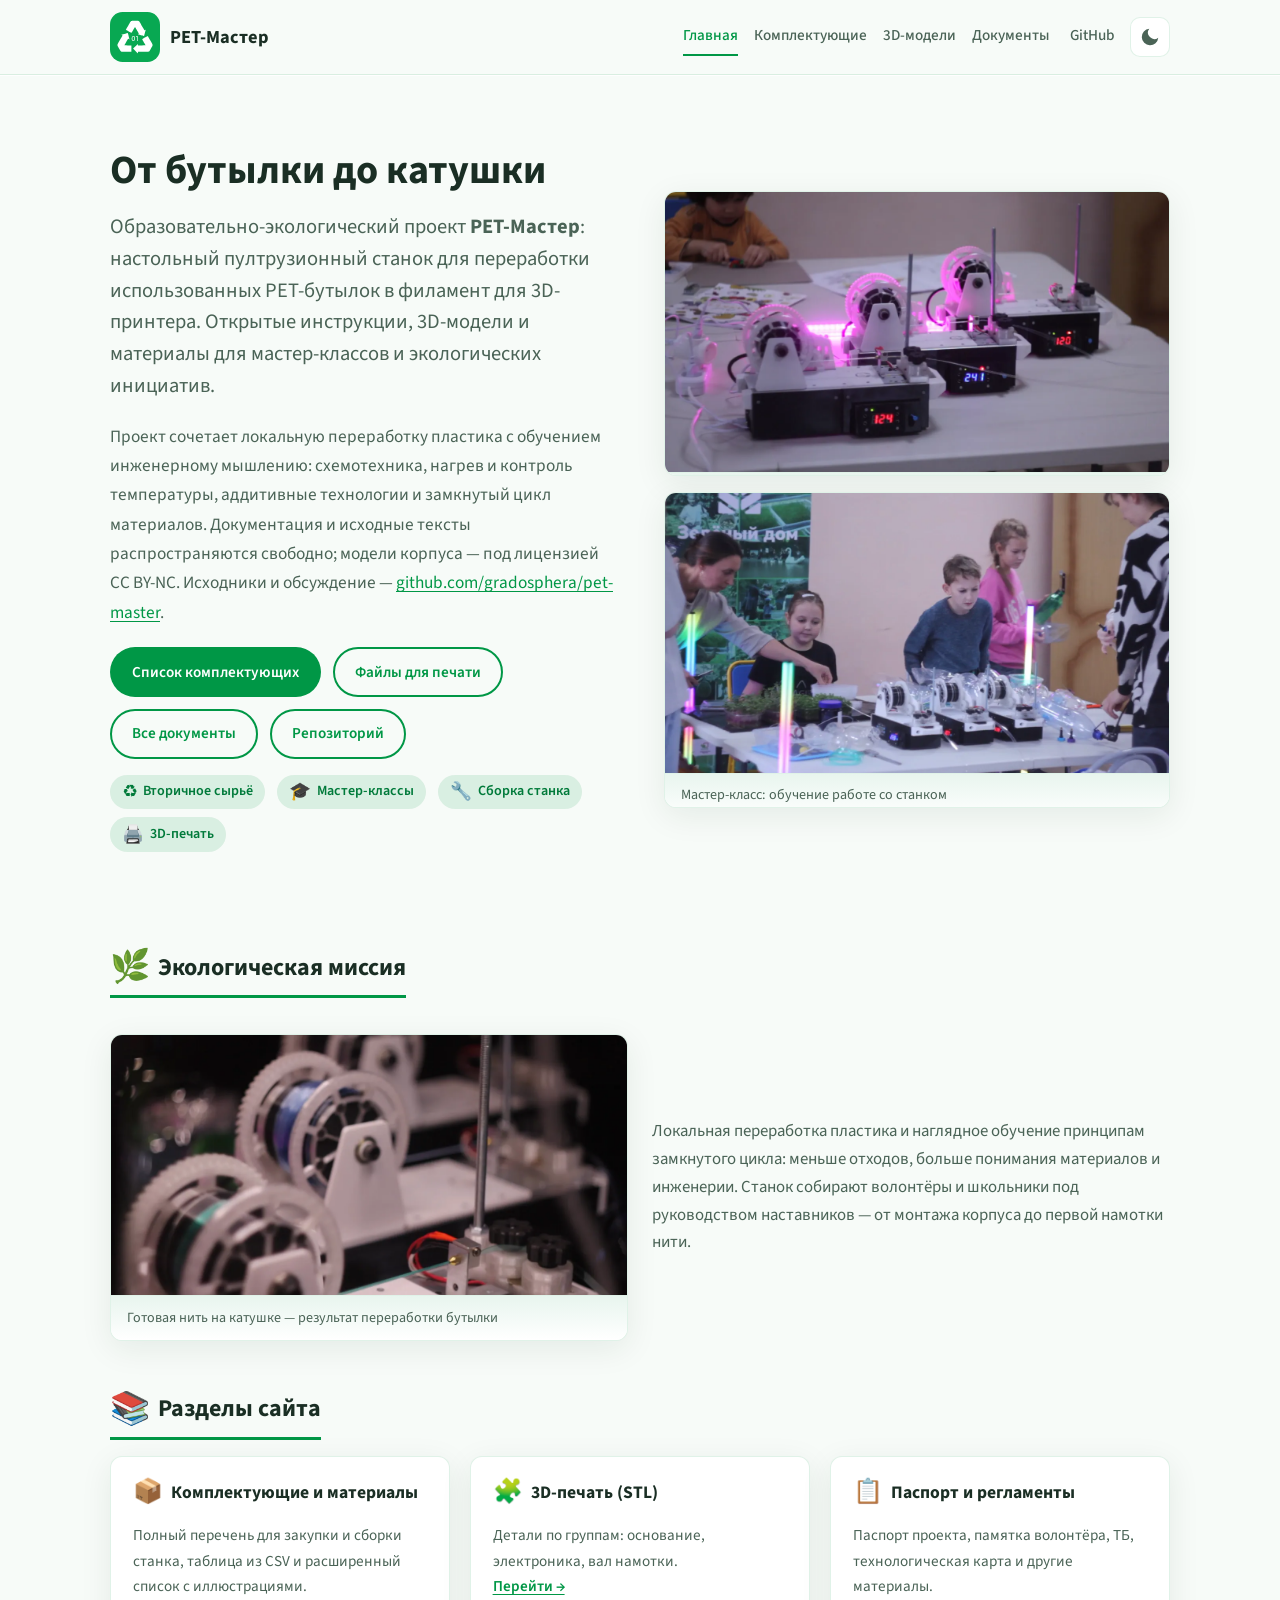
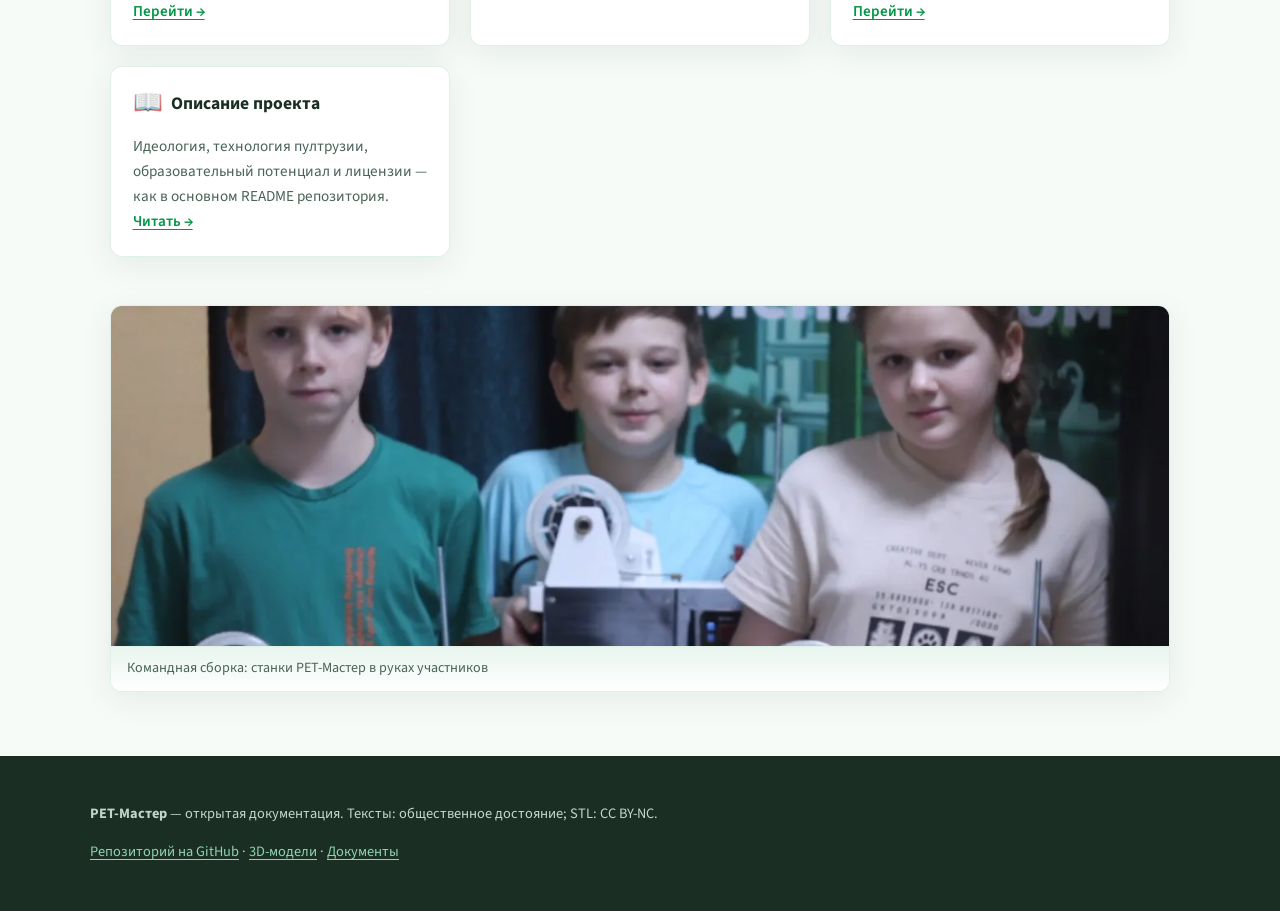
==== website/index.html @ fb4f0d8a "init docs" ====
<!DOCTYPE html>
<html lang="ru">

<head>
  <meta charset="UTF-8" />
  <meta name="viewport" content="width=device-width, initial-scale=1" />
  <meta name="description"
    content="PET-Мастер — образовательный проект: переработка PET-бутылок в нить для 3D-печати. Документация, комплектующие, модели." />
  <title>PET-Мастер — документация проекта</title>
  <link rel="preconnect" href="https://fonts.googleapis.com" />
  <link rel="preconnect" href="https://fonts.gstatic.com" crossorigin />
  <link href="https://fonts.googleapis.com/css2?family=Source+Sans+3:ital,wght@0,400;0,600;0,700;1,400&display=swap"
    rel="stylesheet" />
  <link rel="stylesheet" href="css/eco.css" />
</head>

<body>
  <div id="site-nav"></div>

  <main>
    <section class="hero" aria-labelledby="hero-title">
      <div class="hero__text">
        <h1 id="hero-title">От бутылки до катушки</h1>
        <p class="hero__lead">
          Образовательно-экологический проект <strong>PET-Мастер</strong>: настольный пултрузионный станок для
          переработки использованных PET-бутылок в филамент для 3D-принтера. Открытые инструкции, 3D-модели и
          материалы для мастер-классов и экологических инициатив.
        </p>
        <p class="hero__about">
          Проект сочетает локальную переработку пластика с обучением инженерному мышлению: схемотехника, нагрев и
          контроль температуры, аддитивные технологии и замкнутый цикл материалов. Документация и исходные тексты
          распространяются свободно; модели корпуса — под лицензией CC BY-NC. Исходники и обсуждение —
          <a href="https://github.com/gradosphera/pet-master">github.com/gradosphera/pet-master</a>.
        </p>
        <div class="hero__actions">
          <a class="btn btn--primary" href="equipment.html">Список комплектующих</a>
          <a class="btn btn--ghost" href="models.html">Файлы для печати</a>
          <a class="btn btn--ghost" href="docs.html">Все документы</a>
          <a class="btn btn--ghost" href="https://github.com/gradosphera/pet-master" target="_blank"
            rel="noopener noreferrer">Репозиторий</a>
        </div>
        <ul class="intro-badges" aria-label="Ключевые темы проекта">
          <li><span class="ib-ico" aria-hidden="true">♻</span> Вторичное сырьё</li>
          <li><span class="ib-ico" aria-hidden="true">🎓</span> Мастер-классы</li>
          <li><span class="ib-ico" aria-hidden="true">🔧</span> Сборка станка</li>
          <li><span class="ib-ico" aria-hidden="true">🖨️</span> 3D-печать</li>
        </ul>
      </div>
      <div class="hero__visual">
        <figure class="page-figure page-figure--hero hero__shot hero__shot--primary">
          <img data-pet-src="files/img/Процесс сборки станка/Фото работы трех станков для заставки.webp"
            alt="Три настольных станка PET-Мастер в работе" width="720" height="405" loading="eager" decoding="async" />
          <figcaption>Станки в работе: переработка PET в филамент</figcaption>
        </figure>
        <figure class="page-figure page-figure--hero hero__shot hero__shot--secondary">
          <img data-pet-src="files/img/Процесс сборки станка/Мастер-класс по переработке на станках.webp"
            alt="Участники мастер-класса у станков переработки" width="720" height="450" loading="lazy"
            decoding="async" />
          <figcaption>Мастер-класс: обучение работе со станком</figcaption>
        </figure>
      </div>
    </section>

    <section class="section" aria-labelledby="mission-title">
      <h2 class="section__title" id="mission-title">
        <span class="section__title-icon" aria-hidden="true">🌿</span>
        <span>Экологическая миссия</span>
      </h2>
      <div class="visual-split">
        <figure class="page-figure">
          <img data-pet-src="files/img/Процесс сборки станка/крупное фото намотки филамента.webp"
            alt="Намотка готового филамента на катушку" width="640" height="400" loading="lazy" decoding="async" />
          <figcaption>Готовая нить на катушке — результат переработки бутылки</figcaption>
        </figure>
        <div class="visual-split__text">
          <p style="margin: 0; color: var(--ink-muted); line-height: 1.65">
            Локальная переработка пластика и наглядное обучение принципам замкнутого цикла: меньше отходов,
            больше понимания материалов и инженерии. Станок собирают волонтёры и школьники под руководством наставников
            — от монтажа корпуса до
            первой намотки нити.
          </p>
        </div>
      </div>
    </section>

    <section class="section" aria-labelledby="blocks-title">
      <h2 class="section__title" id="blocks-title">
        <span class="section__title-icon" aria-hidden="true">📚</span>
        <span>Разделы сайта</span>
      </h2>
      <div class="cards">
        <article class="card">
          <div class="card__head">
            <span class="card__ico" aria-hidden="true">📦</span>
            <h3>Комплектующие и материалы</h3>
          </div>
          <p>Полный перечень для закупки и сборки станка, таблица из CSV и расширенный список с иллюстрациями.</p>
          <p><a href="equipment.html">Перейти →</a></p>
        </article>
        <article class="card">
          <div class="card__head">
            <span class="card__ico" aria-hidden="true">🧩</span>
            <h3>3D-печать (STL)</h3>
          </div>
          <p>Детали по группам: основание, электроника, вал намотки.</p>
          <p><a href="models.html">Перейти →</a></p>
        </article>
        <article class="card">
          <div class="card__head">
            <span class="card__ico" aria-hidden="true">📋</span>
            <h3>Паспорт и регламенты</h3>
          </div>
          <p>Паспорт проекта, памятка волонтёра, ТБ, технологическая карта и другие материалы.</p>
          <p><a href="docs.html">Перейти →</a></p>
        </article>
        <article class="card">
          <div class="card__head">
            <span class="card__ico" aria-hidden="true">📖</span>
            <h3>Описание проекта</h3>
          </div>
          <p>Идеология, технология пултрузии, образовательный потенциал и лицензии — как в основном README репозитория.
          </p>
          <p><a href="doc.html?md=README.md&amp;title=Описание%20проекта%20(PET-Мастер)">Читать →</a></p>
        </article>
      </div>
    </section>

    <figure class="page-figure page-figure--banner" style="margin-top: 3rem">
      <img
        data-pet-src="files/img/Процесс сборки станка/3 волонтера держат три станка в руках на фоне баннера проекта.webp"
        alt="Волонтёры с собранными станками на фоне баннера проекта" width="1100" height="400" loading="lazy"
        decoding="async" />
      <figcaption>Командная сборка: станки PET-Мастер в руках участников</figcaption>
    </figure>
  </main>

  <footer class="site-footer">
    <div class="site-footer__inner">
      <p><strong>PET-Мастер</strong> — открытая документация. Тексты: общественное достояние; STL: CC BY-NC.</p>
      <p>
        <a href="https://github.com/gradosphera/pet-master">Репозиторий на GitHub</a>
        ·
        <a href="models.html">3D-модели</a>
        ·
        <a href="docs.html">Документы</a>
      </p>
    </div>
  </footer>

  <script src="js/pet-paths.js"></script>
  <script src="js/site-nav.js"></script>
  <script src="js/theme-toggle.js"></script>
  <script src="js/repo-links.js"></script>
</body>

</html>
---- website/css/eco.css ----
/* PET-Мастер — документация, экологичная палитра */
:root {
  --eco: #009746;
  --eco-hover: #007a3a;
  --eco-soft: rgba(0, 151, 70, 0.12);
  --eco-muted: #e8f5ee;
  --ink: #1a2e24;
  --ink-muted: #4a6356;
  --paper: #f7fbf8;
  --white: #ffffff;
  --surface: #ffffff;
  --on-eco: #ffffff;
  --footer-bg: #1a2e24;
  --footer-link: #8fd4ae;
  --radius: 12px;
  --shadow: 0 8px 32px rgba(0, 55, 30, 0.08);
  --font: "Source Sans 3", "Segoe UI", system-ui, sans-serif;
  color-scheme: light;
}

html[data-theme="dark"] {
  --eco: #00b359;
  --eco-hover: #33d17a;
  --eco-soft: rgba(0, 179, 89, 0.22);
  --eco-muted: #243244;
  --ink: #e4f0ea;
  --ink-muted: #8fb3a0;
  --paper: #1e2337;
  --white: #283149;
  --surface: #1e2840;
  --on-eco: #ffffff;
  --footer-bg: #121826;
  --footer-link: #6ee7a8;
  --shadow: 0 10px 40px rgba(0, 0, 0, 0.45);
  color-scheme: dark;
}

*,
*::before,
*::after {
  box-sizing: border-box;
}

html {
  scroll-behavior: smooth;
  background: var(--paper);
}

body {
  margin: 0;
  font-family: var(--font);
  font-size: 1.05rem;
  line-height: 1.65;
  color: var(--ink);
  background: var(--paper);
  min-height: 100vh;
}

/* Фон: лёгкий «листовой» узор */
body::before {
  content: "";
  position: fixed;
  inset: 0;
  z-index: -1;
  opacity: 0.45;
  background:
    radial-gradient(
      ellipse 120% 80% at 100% 0%,
      var(--eco-soft),
      transparent 50%
    ),
    radial-gradient(
      ellipse 80% 60% at 0% 100%,
      rgba(0, 151, 70, 0.06),
      transparent 45%
    );
  pointer-events: none;
}

a {
  color: var(--eco);
  text-decoration-thickness: 1px;
  text-underline-offset: 3px;
}

a:hover {
  color: var(--eco-hover);
}

.site-header {
  position: sticky;
  top: 0;
  z-index: 100;
  background: rgba(247, 251, 248, 0.92);
  backdrop-filter: blur(10px);
  border-bottom: 1px solid var(--eco-soft);
  box-shadow: 0 1px 0 rgba(255, 255, 255, 0.8);
}

.site-header__inner {
  max-width: 1100px;
  margin: 0 auto;
  padding: 0.75rem 1.25rem;
  display: flex;
  align-items: center;
  justify-content: space-between;
  gap: 1rem;
  flex-wrap: wrap;
}

.site-header__tools {
  display: flex;
  align-items: center;
  gap: 0.75rem 1rem;
  flex-wrap: wrap;
}

.theme-toggle {
  display: inline-flex;
  align-items: center;
  justify-content: center;
  width: 2.5rem;
  height: 2.5rem;
  padding: 0;
  border-radius: 10px;
  border: 1px solid var(--eco-soft);
  background: var(--white);
  color: var(--ink-muted);
  cursor: pointer;
  transition:
    background 0.2s,
    color 0.2s,
    border-color 0.2s;
}

.theme-toggle:hover {
  color: var(--eco);
  border-color: var(--eco);
  background: var(--eco-muted);
}

.theme-toggle__icon {
  display: block;
}

.theme-toggle__icon--sun {
  display: none;
}

html[data-theme="dark"] .theme-toggle__icon--sun {
  display: block;
}

html[data-theme="dark"] .theme-toggle__icon--moon {
  display: none;
}

.logo {
  display: flex;
  align-items: center;
  gap: 0.6rem;
  font-weight: 700;
  font-size: 1.15rem;
  color: var(--ink);
  text-decoration: none;
}

.logo:hover {
  color: var(--eco);
}

.logo__mark {
  width: 56px;
  height: 56px;
  border-radius: 14px;
  background: linear-gradient(145deg, var(--eco), #007a3a 55%, #00c853);
  display: flex;
  align-items: center;
  justify-content: center;
  flex-shrink: 0;
  box-shadow: 0 4px 14px rgba(0, 151, 70, 0.35);
}

.logo__recycle {
  width: 46px;
  height: 46px;
  display: block;
}

.logo__wordmark {
  line-height: 1.2;
}

.nav {
  display: flex;
  flex-wrap: wrap;
  gap: 0.35rem 1rem;
  align-items: center;
}

.nav a {
  color: var(--ink-muted);
  text-decoration: none;
  font-weight: 500;
  font-size: 0.95rem;
  padding: 0.35rem 0;
  border-bottom: 2px solid transparent;
}

.nav a:hover,
.nav a.is-active {
  color: var(--eco);
  border-bottom-color: var(--eco);
}

.nav .nav-external {
  color: var(--ink-muted);
  text-decoration: none;
  font-weight: 500;
  font-size: 0.95rem;
  padding: 0.35rem 0;
  border-bottom: 2px solid transparent;
  margin-left: 0.25rem;
}

.nav .nav-external:hover {
  color: var(--eco);
  border-bottom-color: var(--eco);
}

main {
  max-width: 1100px;
  margin: 0 auto;
  padding: 2rem 1.25rem 4rem;
}

.hero {
  display: grid;
  gap: 2rem;
  padding: 2.5rem 0 3rem;
}

@media (min-width: 900px) {
  .hero {
    grid-template-columns: 1fr 1fr;
    align-items: center;
    gap: 3rem;
  }
}

.hero__text h1 {
  margin: 0 0 1rem;
  font-size: clamp(1.85rem, 4vw, 2.5rem);
  line-height: 1.2;
  color: var(--ink);
}

.hero__actions {
  display: flex;
  flex-wrap: wrap;
  gap: 0.75rem;
}

.btn {
  display: inline-flex;
  align-items: center;
  justify-content: center;
  padding: 0.65rem 1.25rem;
  border-radius: 999px;
  font-weight: 600;
  font-size: 0.95rem;
  text-decoration: none;
  border: 2px solid transparent;
  cursor: pointer;
  transition:
    background 0.2s,
    color 0.2s,
    border-color 0.2s;
}

.btn--primary {
  background: var(--eco);
  color: var(--on-eco);
}

.btn--primary:hover {
  background: var(--eco-hover);
  color: var(--on-eco);
}

.btn--ghost {
  background: transparent;
  color: var(--eco);
  border-color: var(--eco);
}

.btn--ghost:hover {
  background: var(--eco-soft);
}

/* Визуальный блок: вертикально — сначала «Фото станка», ниже «Процесс» */
.hero__visual {
  display: flex;
  flex-direction: column;
  gap: 1rem;
}

.hero__text {
  max-width: 38rem;
}

.hero__about {
  font-size: 1.05rem;
  line-height: 1.7;
  color: var(--ink-muted);
  margin: 0 0 1.25rem;
}

.hero__lead {
  font-size: 1.22rem;
  line-height: 1.55;
  color: var(--ink-muted);
  margin: 0 0 1.25rem;
}

@media (min-width: 900px) {
  .hero__text {
    max-width: 42rem;
  }

  .hero__about {
    font-size: 1.08rem;
  }

  .hero__lead {
    font-size: 1.28rem;
  }
}

/* Заглушки рекламных фото */
.img-placeholder {
  aspect-ratio: 16 / 10;
  border-radius: var(--radius);
  background: linear-gradient(145deg, var(--eco-muted) 0%, #d4eadf 100%);
  border: 2px dashed rgba(0, 151, 70, 0.35);
  display: flex;
  flex-direction: column;
  align-items: center;
  justify-content: center;
  text-align: center;
  padding: 1.25rem;
  color: var(--ink-muted);
  box-shadow: var(--shadow);
}

.img-placeholder__icon {
  width: 48px;
  height: 48px;
  margin-bottom: 0.75rem;
  opacity: 0.55;
  color: var(--eco);
}

.img-placeholder__title {
  font-weight: 700;
  color: var(--ink);
  font-size: 0.95rem;
  margin-bottom: 0.25rem;
}

.img-placeholder__hint {
  font-size: 0.8rem;
  opacity: 0.85;
}

.hero__shot--primary {
  aspect-ratio: 16 / 9;
  min-height: 200px;
}

.hero__shot--secondary {
  aspect-ratio: 16 / 10;
}

.section {
  margin-top: 3rem;
}

.section__title {
  font-size: 1.5rem;
  margin: 0 0 1rem;
  color: var(--ink);
  padding-bottom: 0.5rem;
  border-bottom: 3px solid var(--eco);
  display: inline-flex;
  align-items: center;
  gap: 0.5rem;
  flex-wrap: wrap;
}

.section__title-icon {
  font-size: 1.35em;
  line-height: 1;
  filter: grayscale(0.15);
}

.page-h1 {
  display: flex;
  align-items: center;
  gap: 0.55rem;
  flex-wrap: wrap;
}

.page-h1__ico {
  font-size: 1.75rem;
  line-height: 1;
}

.cards {
  display: grid;
  gap: 1.25rem;
  grid-template-columns: repeat(auto-fill, minmax(260px, 1fr));
}

.card {
  background: var(--white);
  border-radius: var(--radius);
  padding: 1.35rem;
  border: 1px solid var(--eco-soft);
  box-shadow: var(--shadow);
  transition:
    transform 0.2s,
    box-shadow 0.2s;
}

.card:hover {
  transform: translateY(-2px);
  box-shadow: 0 12px 40px rgba(0, 55, 30, 0.1);
}

.card__head {
  display: flex;
  align-items: flex-start;
  gap: 0.5rem;
  margin-bottom: 0.5rem;
}

.card__ico {
  font-size: 1.5rem;
  line-height: 1.2;
  flex-shrink: 0;
}

.card h3 {
  margin: 0 0 0.5rem;
  font-size: 1.1rem;
  color: var(--ink);
}

.card__head + p {
  margin-top: 0;
}

.card p {
  margin: 0;
  font-size: 0.95rem;
  color: var(--ink-muted);
}

.card a {
  font-weight: 600;
}

.site-footer {
  margin-top: auto;
  padding: 2rem 1.25rem;
  background: var(--footer-bg);
  color: #c5d5cc;
  font-size: 0.9rem;
}

.site-footer__inner {
  max-width: 1100px;
  margin: 0 auto;
}

.site-footer a {
  color: var(--footer-link);
}

.site-footer a:hover {
  color: #ffffff;
}

/* Markdown content */
.prose {
  background: var(--white);
  padding: 2rem;
  border-radius: var(--radius);
  border: 1px solid var(--eco-soft);
  box-shadow: var(--shadow);
}

.prose h1,
.prose h2,
.prose h3 {
  color: var(--ink);
  margin-top: 1.75rem;
  margin-bottom: 0.75rem;
}

.prose h1:first-child,
.prose h2:first-child {
  margin-top: 0;
}

.prose h2 {
  font-size: 1.35rem;
  border-left: 4px solid var(--eco);
  padding-left: 0.75rem;
}

.prose table {
  width: 100%;
  border-collapse: collapse;
  font-size: 0.9rem;
  margin: 1rem 0;
  overflow-x: auto;
  display: block;
}

.prose table thead {
  background: var(--eco-muted);
}

.prose th,
.prose td {
  border: 1px solid var(--eco-soft);
  padding: 0.5rem 0.65rem;
  text-align: left;
  vertical-align: middle;
}

.prose img {
  max-width: 100%;
  height: auto;
  border-radius: 6px;
}

.prose ul,
.prose ol {
  padding-left: 1.35rem;
}

.prose blockquote {
  margin: 1rem 0;
  padding: 0.75rem 1rem;
  border-left: 4px solid var(--eco);
  background: var(--eco-muted);
  color: var(--ink-muted);
}

.prose hr {
  border: none;
  border-top: 1px solid var(--eco-soft);
  margin: 2rem 0;
}

.loading,
.error-box {
  padding: 2rem;
  text-align: center;
  color: var(--ink-muted);
}

.error-box {
  background: #fff5f5;
  border: 1px solid #f0c0c0;
  border-radius: var(--radius);
  color: #8b2e2e;
}

/* Таблица оборудования на странице equipment */
.table-wrap {
  overflow-x: auto;
  border-radius: var(--radius);
  border: 1px solid var(--eco-soft);
  background: var(--white);
  box-shadow: var(--shadow);
}

.data-table {
  width: 100%;
  border-collapse: collapse;
  font-size: 0.92rem;
}

.data-table th {
  background: var(--eco);
  color: var(--on-eco);
  text-align: left;
  padding: 0.75rem 1rem;
  font-weight: 600;
}

.data-table td {
  padding: 0.6rem 1rem;
  border-bottom: 1px solid var(--eco-soft);
}

.data-table tr:hover td {
  background: var(--eco-muted);
}

/* STL / превью из docs/img (изометрия) */
.stl-group {
  margin-bottom: 2rem;
}

.stl-group h2 {
  font-size: 1.2rem;
  color: var(--eco);
  margin-bottom: 0.75rem;
}

.stl-list {
  list-style: none;
  padding: 0;
  margin: 0;
  display: grid;
  gap: 0.75rem;
}

.stl-list--grid {
  grid-template-columns: repeat(auto-fill, minmax(280px, 1fr));
}

.stl-item {
  display: flex;
  flex-direction: column;
  gap: 0.75rem;
  padding: 1rem;
  background: var(--white);
  border-radius: var(--radius);
  border: 1px solid var(--eco-soft);
  box-shadow: var(--shadow);
}

.stl-item__thumb {
  position: relative;
  border-radius: 8px;
  overflow: hidden;
  background: linear-gradient(160deg, var(--eco-muted), var(--surface));
  border: 1px dashed rgba(0, 151, 70, 0.35);
  min-height: 140px;
}

.stl-item__thumb img {
  width: 100%;
  height: auto;
  max-height: 170px;
  display: block;
  margin: 0 auto;
  object-fit: contain;
  background: var(--surface);
}

.stl-item__thumb-fallback {
  position: absolute;
  inset: 0;
  display: flex;
  align-items: center;
  justify-content: center;
  text-align: center;
  padding: 0.85rem;
  font-size: 0.82rem;
  color: var(--ink-muted);
  line-height: 1.4;
}

.stl-item__thumb:has(img.stl-thumb-img) .stl-item__thumb-fallback {
  display: none;
}

.stl-item__body {
  flex: 1;
  font-size: 0.92rem;
  line-height: 1.45;
}

.stl-item__body strong {
  font-weight: 600;
  color: var(--ink);
}

.stl-item__dl {
  align-self: flex-start;
  margin-top: auto;
  text-decoration: none;
  font-size: 0.9rem;
}

.badge {
  display: inline-block;
  font-size: 0.75rem;
  font-weight: 600;
  padding: 0.2rem 0.5rem;
  border-radius: 6px;
  background: var(--eco-soft);
  color: var(--eco-hover);
}

.doc-list {
  list-style: none;
  padding: 0;
  margin: 0;
}

.doc-list li {
  display: flex;
  gap: 0.65rem;
  align-items: flex-start;
  margin-bottom: 0.75rem;
  padding: 1rem;
  background: var(--white);
  border-radius: var(--radius);
  border: 1px solid var(--eco-soft);
}

.doc-list a {
  font-weight: 600;
}

.notice {
  padding: 1rem 1.25rem;
  background: var(--eco-muted);
  border-radius: var(--radius);
  border-left: 4px solid var(--eco);
  margin: 1.5rem 0;
  font-size: 0.95rem;
  color: var(--ink-muted);
}

.notice--with-icon {
  display: flex;
  gap: 0.85rem;
  align-items: flex-start;
}

.notice__ico {
  font-size: 1.65rem;
  line-height: 1;
  flex-shrink: 0;
}

.notice__body {
  flex: 1;
  min-width: 0;
}

/* Фото с процесса сборки (files/img/Процесс сборки станка/) */
.page-figure {
  margin: 0;
  border-radius: var(--radius);
  overflow: hidden;
  border: 1px solid var(--eco-soft);
  box-shadow: var(--shadow);
  background: var(--white);
}

.page-figure img {
  width: 100%;
  height: auto;
  display: block;
  object-fit: cover;
  max-height: 320px;
  object-position: center;
}

.page-figure--hero img {
  max-height: 280px;
}

.page-figure--banner img {
  max-height: 340px;
  object-position: center 30%;
}

.page-figure figcaption {
  padding: 0.65rem 1rem;
  font-size: 0.88rem;
  color: var(--ink-muted);
  background: linear-gradient(180deg, var(--eco-muted), var(--surface));
  border-top: 1px solid var(--eco-soft);
}

.visual-row {
  display: grid;
  gap: 1.25rem;
  margin: 1.5rem 0;
}

@media (min-width: 700px) {
  .visual-row--2 {
    grid-template-columns: 1fr 1fr;
  }

  .visual-row--3 {
    grid-template-columns: repeat(3, 1fr);
  }
}

.visual-split {
  display: grid;
  gap: 1.5rem;
  align-items: center;
  margin-top: 1.25rem;
}

@media (min-width: 800px) {
  .visual-split {
    grid-template-columns: 1fr 1fr;
  }
}

.visual-split .page-figure img {
  max-height: 260px;
}

.intro-badges {
  display: flex;
  flex-wrap: wrap;
  gap: 0.5rem 0.75rem;
  margin: 1rem 0 0;
  padding: 0;
  list-style: none;
}

.intro-badges li {
  display: inline-flex;
  align-items: center;
  gap: 0.35rem;
  font-size: 0.88rem;
  font-weight: 600;
  color: var(--eco-hover);
  background: var(--eco-soft);
  padding: 0.35rem 0.75rem;
  border-radius: 999px;
}

.intro-badges .ib-ico {
  font-size: 1.1rem;
  line-height: 1;
}

.doc-list__ico {
  font-size: 1.35rem;
  line-height: 1.3;
  flex-shrink: 0;
  width: 2rem;
  text-align: center;
}

.doc-list__body {
  flex: 1;
  min-width: 0;
}

.doc-page__grid {
  display: grid;
  gap: 1.75rem;
  align-items: start;
}

@media (min-width: 900px) {
  .doc-page__grid {
    grid-template-columns: minmax(0, 1fr) minmax(240px, 300px);
  }
}

.doc-page__aside {
  position: sticky;
  top: 5.5rem;
}

.doc-page__aside .page-figure img {
  max-height: 220px;
}

.aside-hint {
  margin-top: 1rem;
  padding: 0.85rem 1rem;
  font-size: 0.88rem;
  color: var(--ink-muted);
  background: var(--white);
  border-radius: var(--radius);
  border: 1px dashed var(--eco-soft);
  display: flex;
  gap: 0.5rem;
  align-items: flex-start;
}

.aside-hint__ico {
  font-size: 1.25rem;
  line-height: 1;
}

.models-story {
  margin: 1.5rem 0 2rem;
}

.models-story .page-figure img {
  max-height: 240px;
}

/* Уточнения тёмной темы (#1e2337 + зелёные акценты) */
html[data-theme="dark"] .site-header {
  background: rgba(30, 35, 55, 0.94);
  border-bottom-color: var(--eco-soft);
  box-shadow: 0 1px 0 rgba(0, 179, 89, 0.12);
}

html[data-theme="dark"] body::before {
  opacity: 0.5;
  background:
    radial-gradient(
      ellipse 100% 75% at 95% 5%,
      rgba(0, 179, 89, 0.16),
      transparent 52%
    ),
    radial-gradient(
      ellipse 70% 55% at 5% 95%,
      rgba(0, 120, 70, 0.12),
      transparent 48%
    );
}

html[data-theme="dark"] .img-placeholder {
  border-color: rgba(0, 179, 89, 0.32);
  background: linear-gradient(150deg, var(--eco-muted), var(--surface));
  color: var(--ink-muted);
}

html[data-theme="dark"] .error-box {
  background: rgba(200, 80, 80, 0.12);
  border-color: rgba(255, 140, 140, 0.28);
  color: #f5b0b0;
}

html[data-theme="dark"] .card:hover {
  box-shadow: 0 14px 40px rgba(0, 0, 0, 0.4);
}

html[data-theme="dark"] .logo__mark {
  box-shadow: 0 4px 22px rgba(0, 179, 89, 0.32);
}
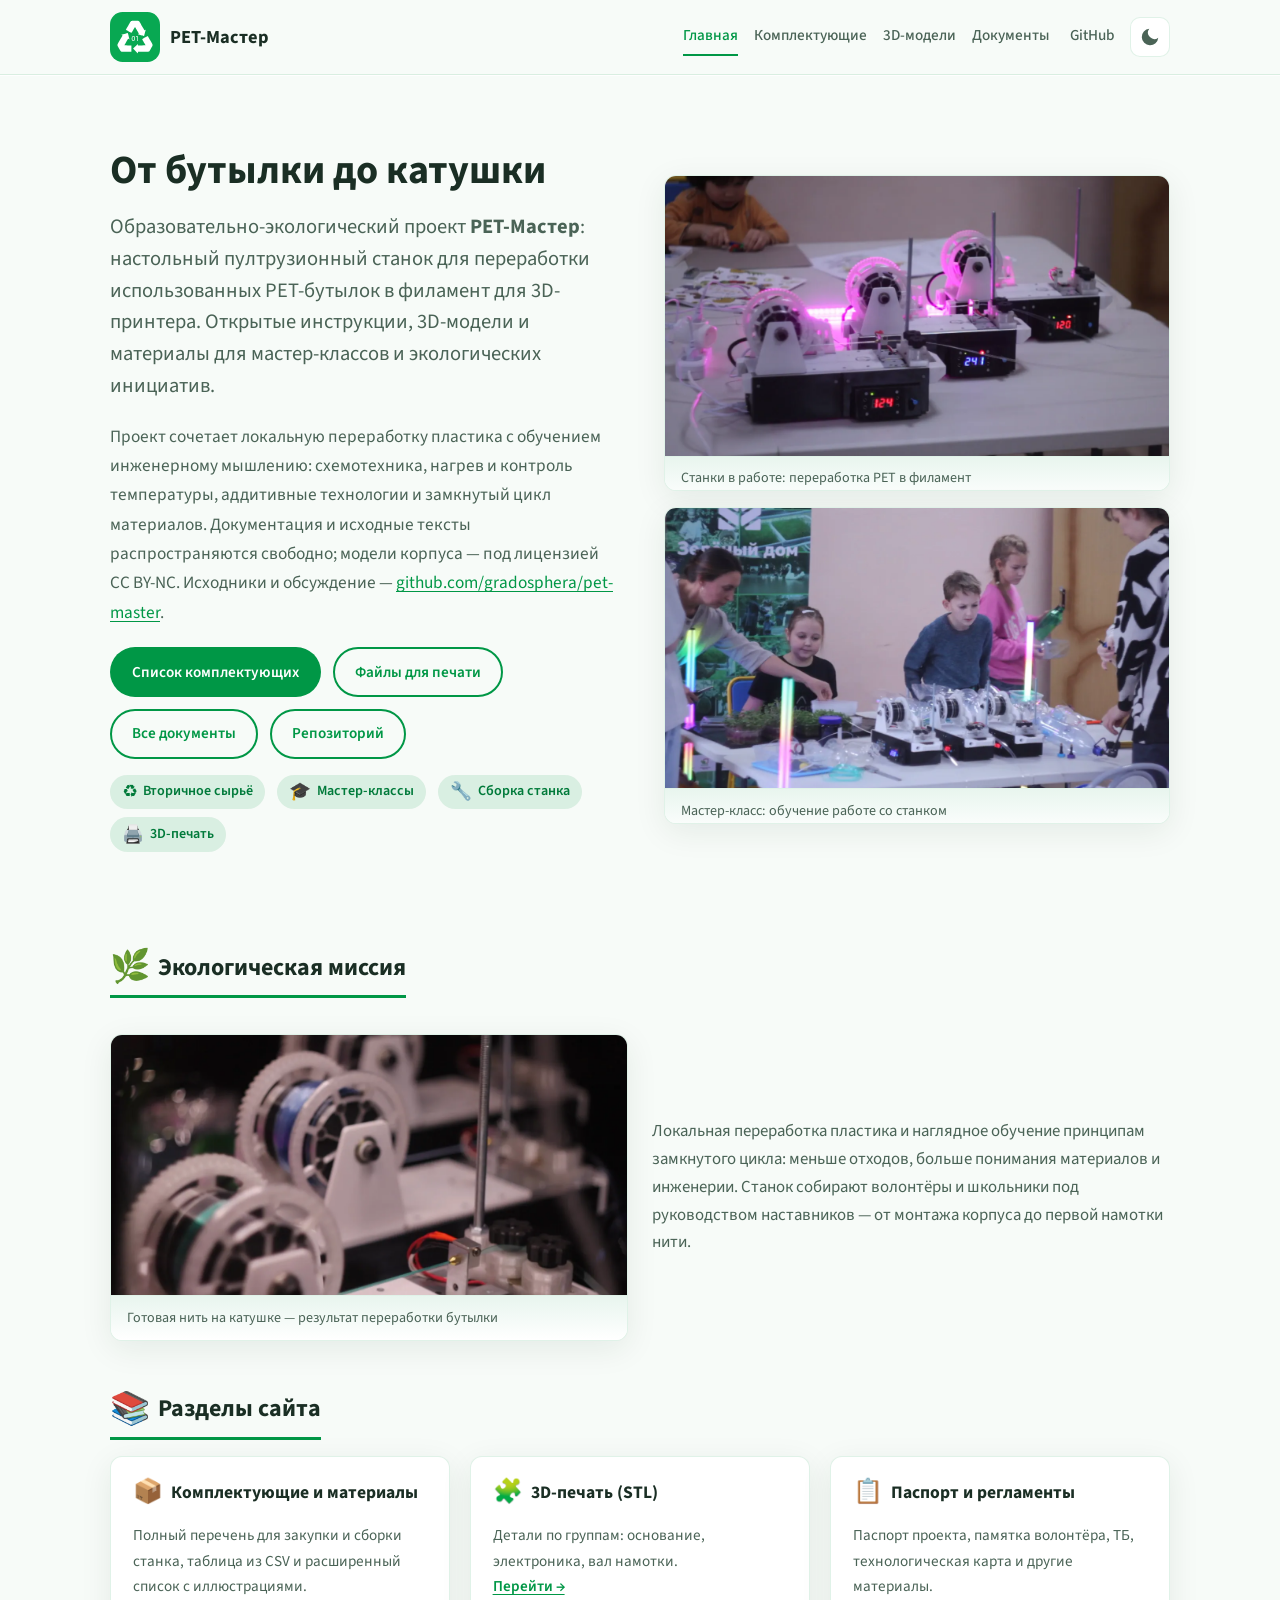
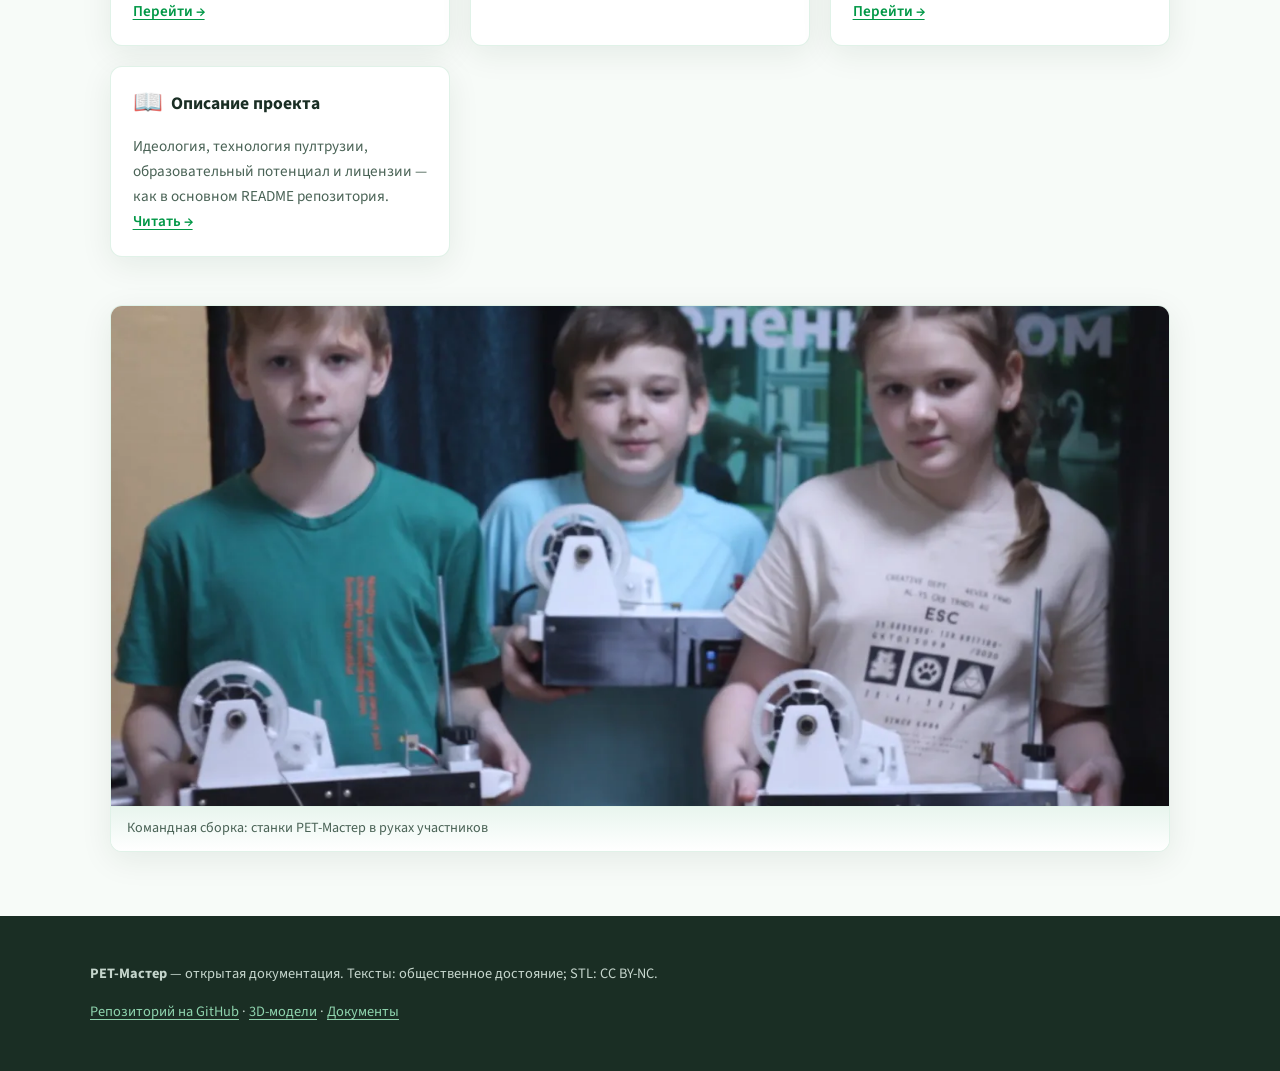
==== commit 9fcf9666: "sec_re" ====
--- a/website/index.html
+++ b/website/index.html
@@ -47,9 +47,9 @@
         </ul>
       </div>
       <div class="hero__visual">
-        <figure class="page-figure page-figure--hero hero__shot hero__shot--primary">
+        <figure class="page-figure page-figure--hero hero__shot hero__shot--secondary">
           <img data-pet-src="files/img/Процесс сборки станка/Фото работы трех станков для заставки.webp"
-            alt="Три настольных станка PET-Мастер в работе" width="720" height="405" loading="eager" decoding="async" />
+            alt="Три настольных станка PET-Мастер в работе" width="720" height="450" loading="lazy" decoding="async" />
           <figcaption>Станки в работе: переработка PET в филамент</figcaption>
         </figure>
         <figure class="page-figure page-figure--hero hero__shot hero__shot--secondary">
--- a/website/css/eco.css
+++ b/website/css/eco.css
@@ -782,8 +782,8 @@
 }
 
 .page-figure--banner img {
-  max-height: 340px;
-  object-position: center 30%;
+  max-height: 500px;
+  object-position: top 100%;
 }
 
 .page-figure figcaption {
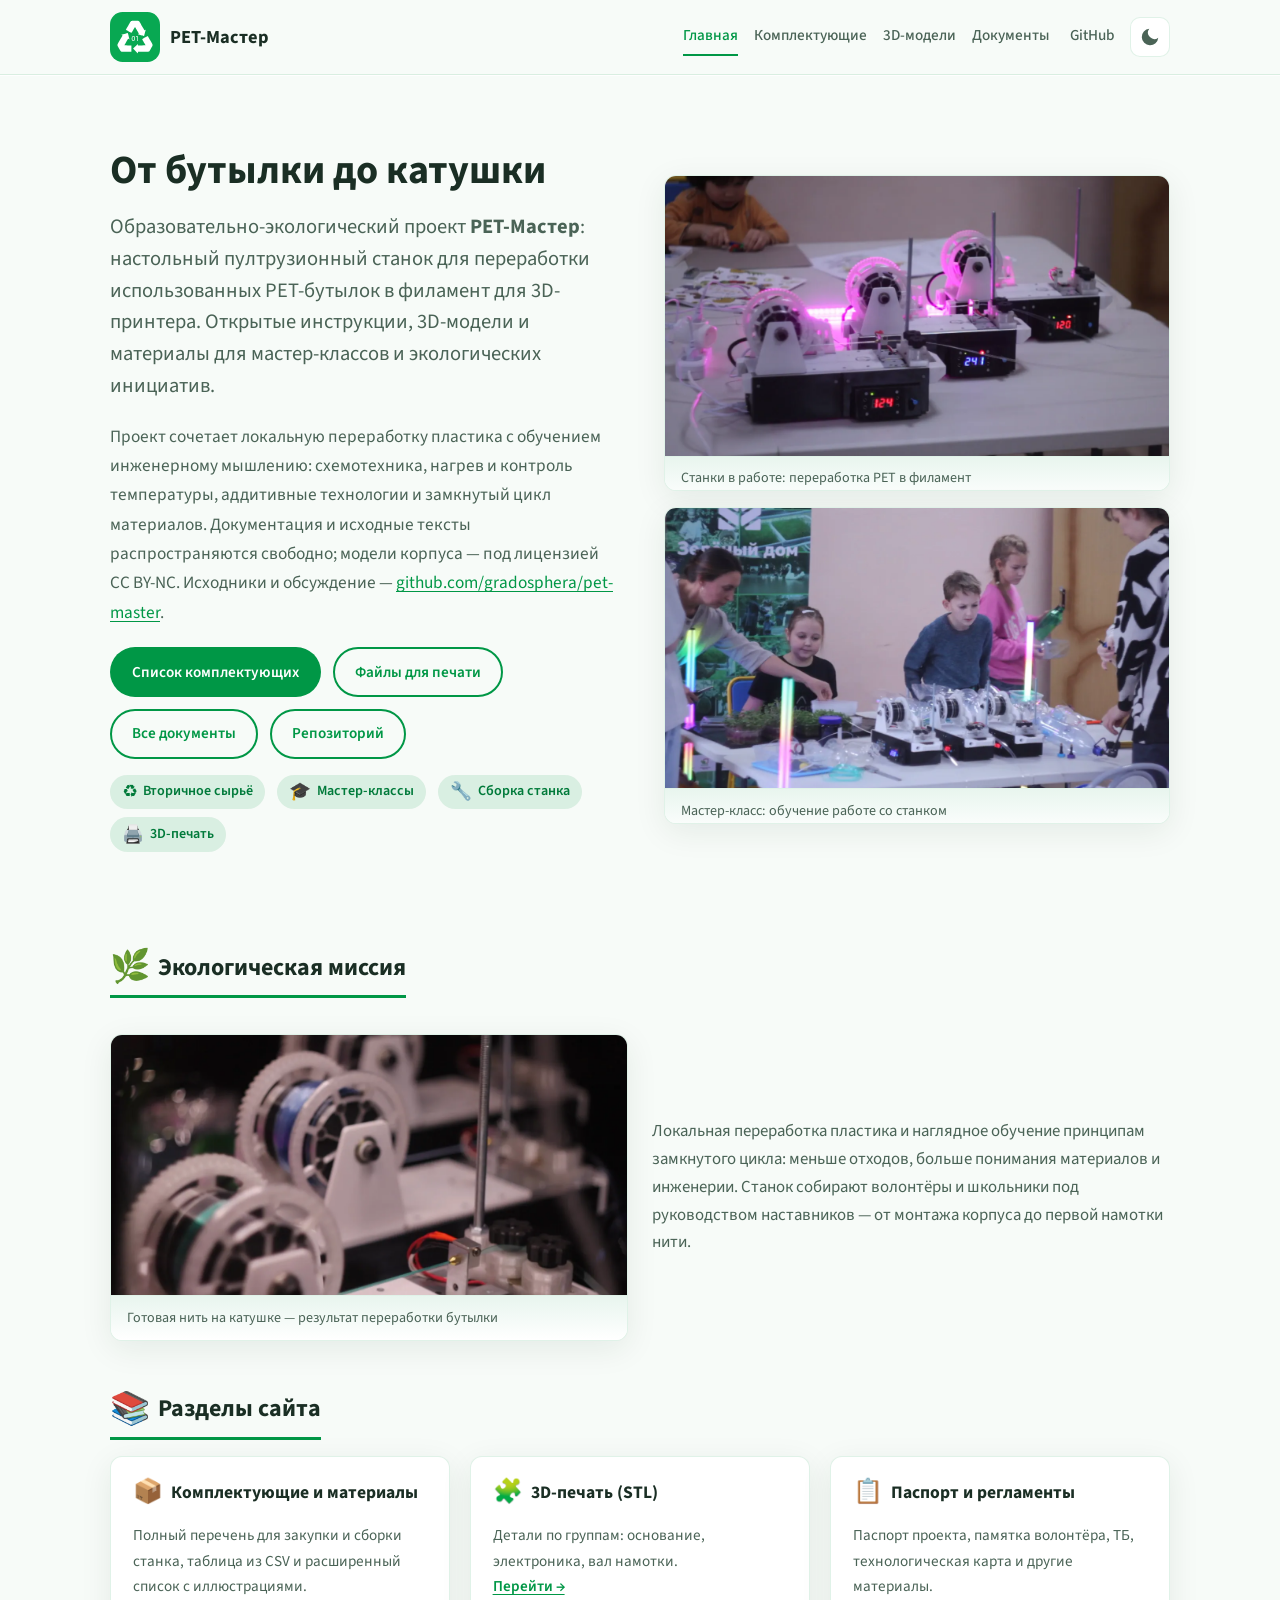
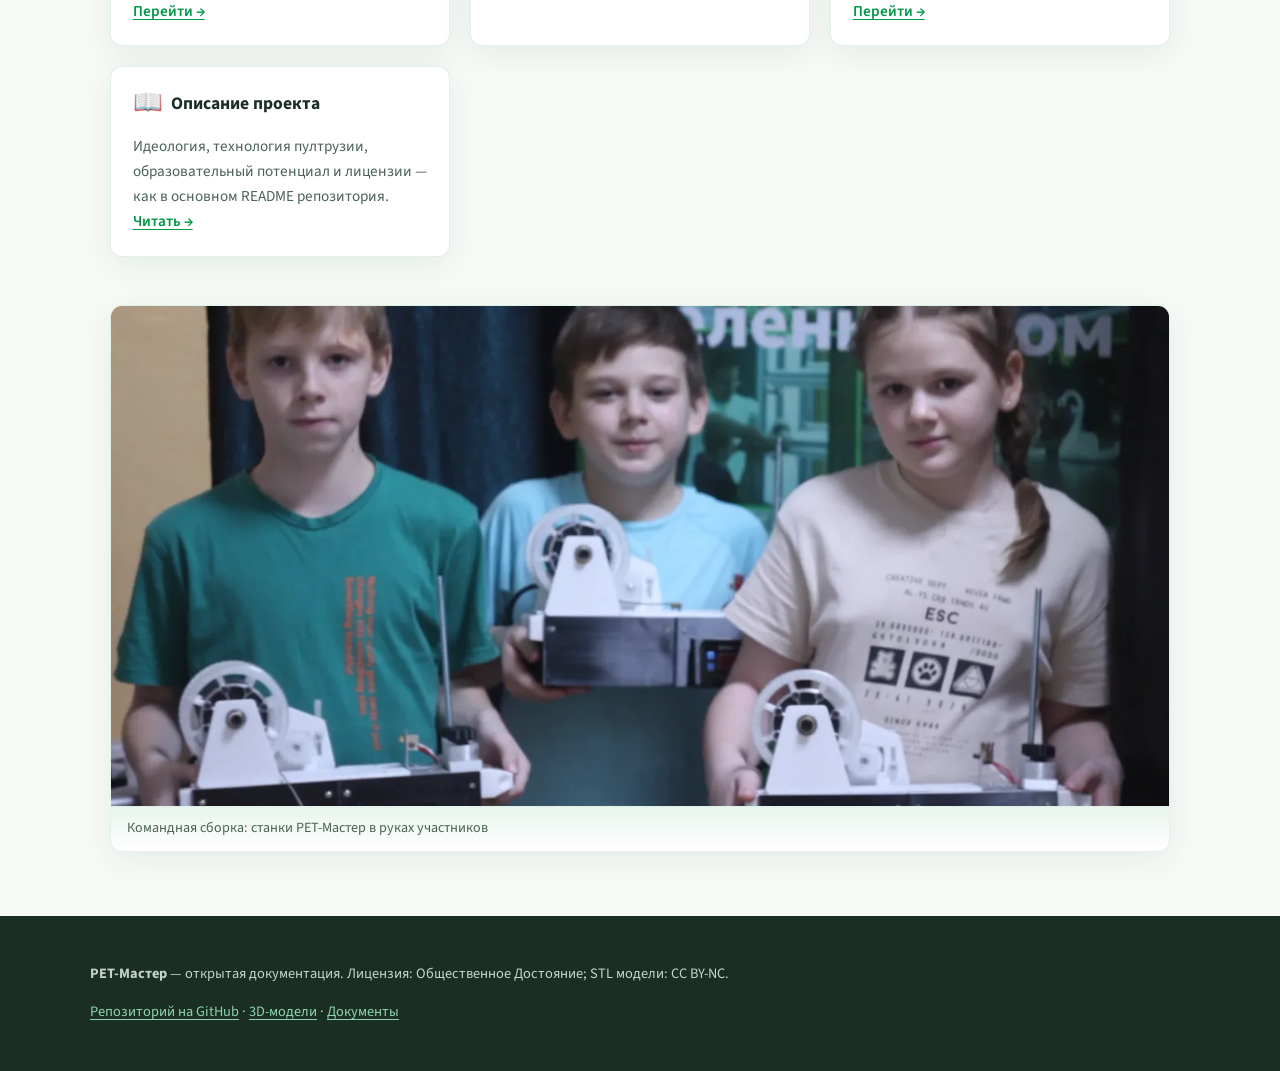
==== commit b2daeb7e: "lic" ====
--- a/website/index.html
+++ b/website/index.html
@@ -136,7 +136,8 @@
 
   <footer class="site-footer">
     <div class="site-footer__inner">
-      <p><strong>PET-Мастер</strong> — открытая документация. Тексты: общественное достояние; STL: CC BY-NC.</p>
+      <p><strong>PET-Мастер</strong> — открытая документация. Лицензия: Общественное Достояние; STL модели: CC BY-NC.
+      </p>
       <p>
         <a href="https://github.com/gradosphera/pet-master">Репозиторий на GitHub</a>
         ·
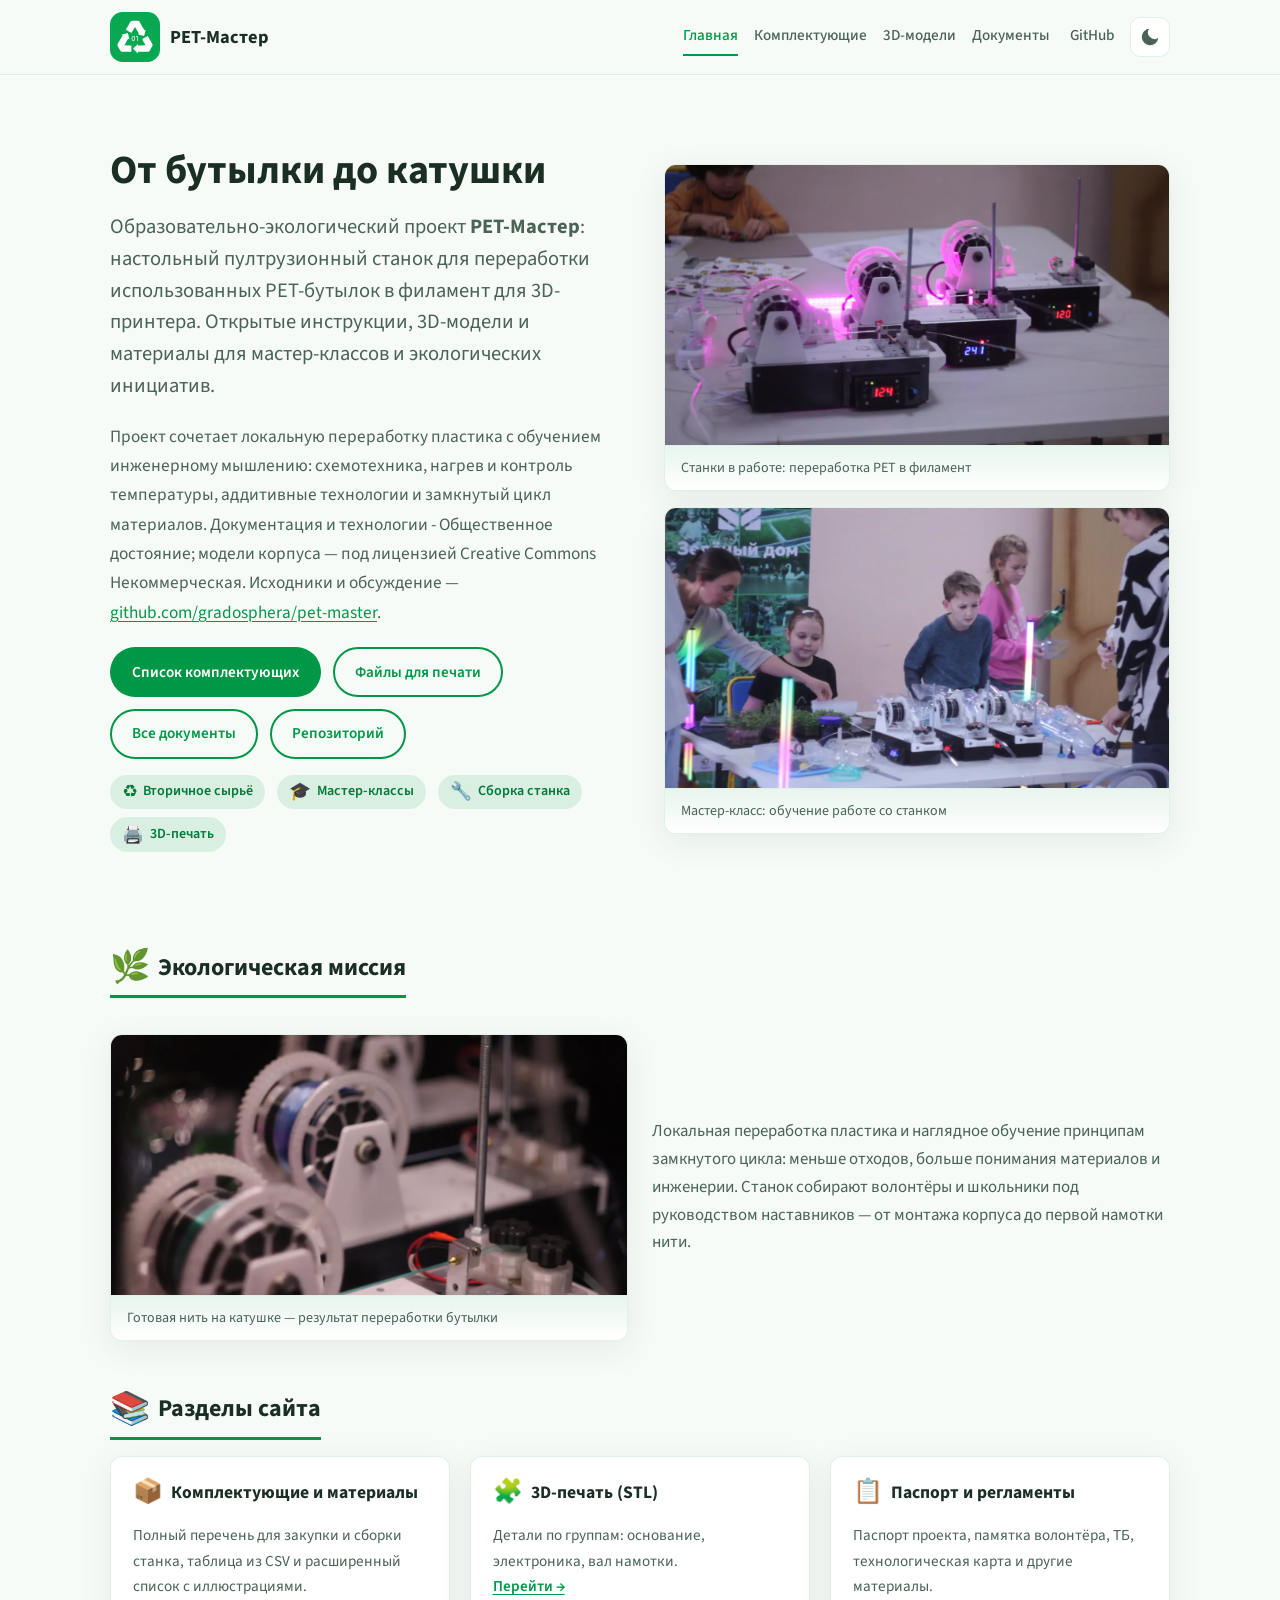
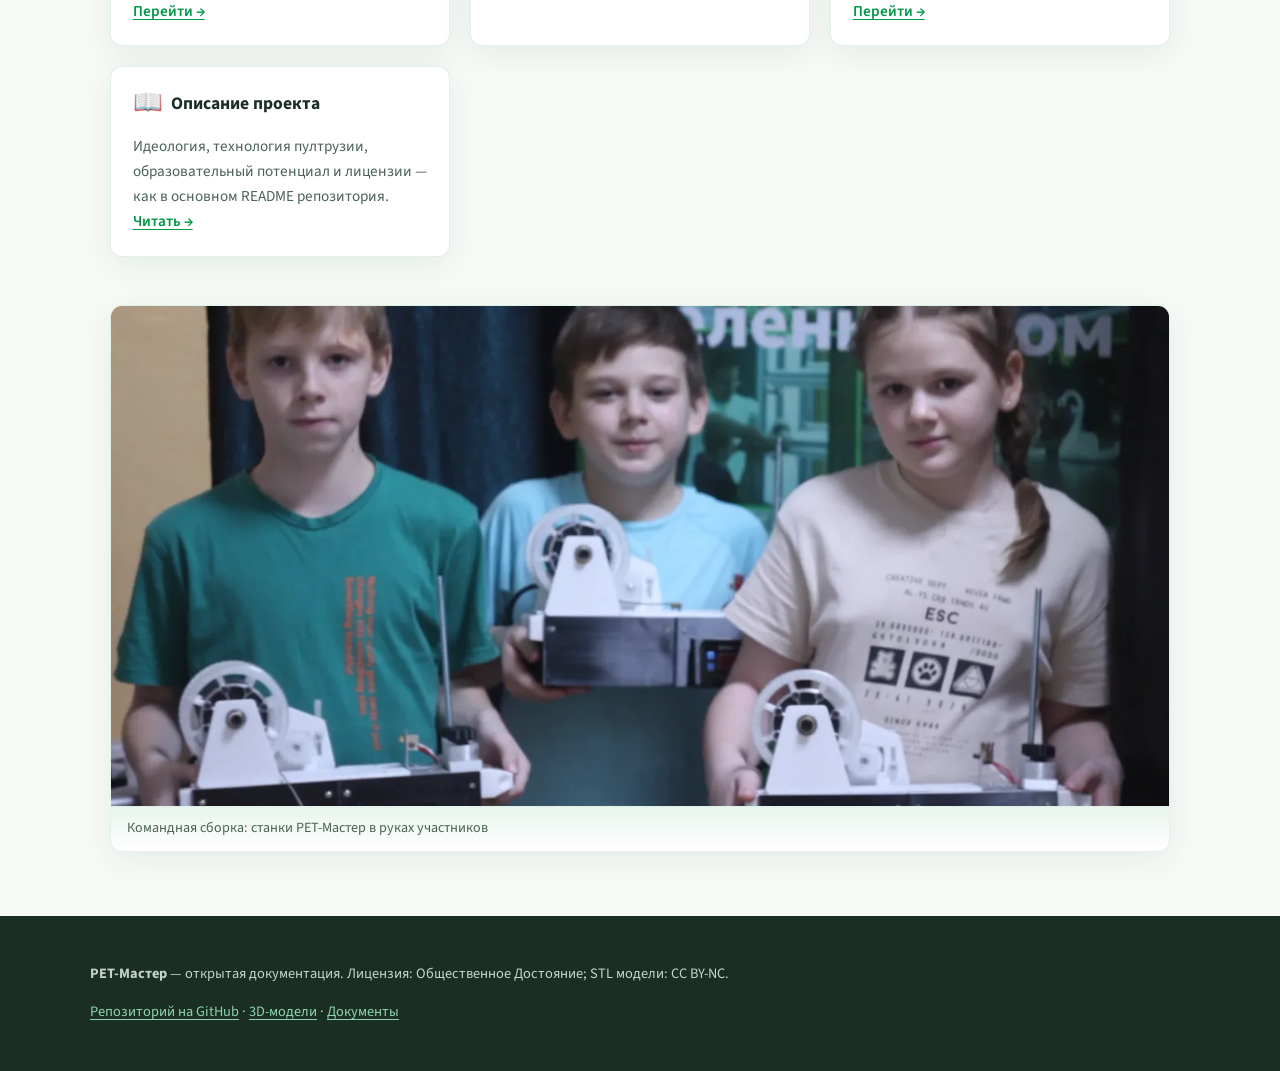
==== commit d011edc4: "sf" ====
--- a/website/index.html
+++ b/website/index.html
@@ -28,8 +28,9 @@
         </p>
         <p class="hero__about">
           Проект сочетает локальную переработку пластика с обучением инженерному мышлению: схемотехника, нагрев и
-          контроль температуры, аддитивные технологии и замкнутый цикл материалов. Документация и исходные тексты
-          распространяются свободно; модели корпуса — под лицензией CC BY-NC. Исходники и обсуждение —
+          контроль температуры, аддитивные технологии и замкнутый цикл материалов. Документация и технологии -
+          Общественное достояние; модели корпуса — под лицензией Creative Commons Некоммерческая. Исходники и обсуждение
+          —
           <a href="https://github.com/gradosphera/pet-master">github.com/gradosphera/pet-master</a>.
         </p>
         <div class="hero__actions">
--- a/website/css/eco.css
+++ b/website/css/eco.css
@@ -762,7 +762,7 @@
 .page-figure {
   margin: 0;
   border-radius: var(--radius);
-  overflow: hidden;
+  overflow: clip;
   border: 1px solid var(--eco-soft);
   box-shadow: var(--shadow);
   background: var(--white);
